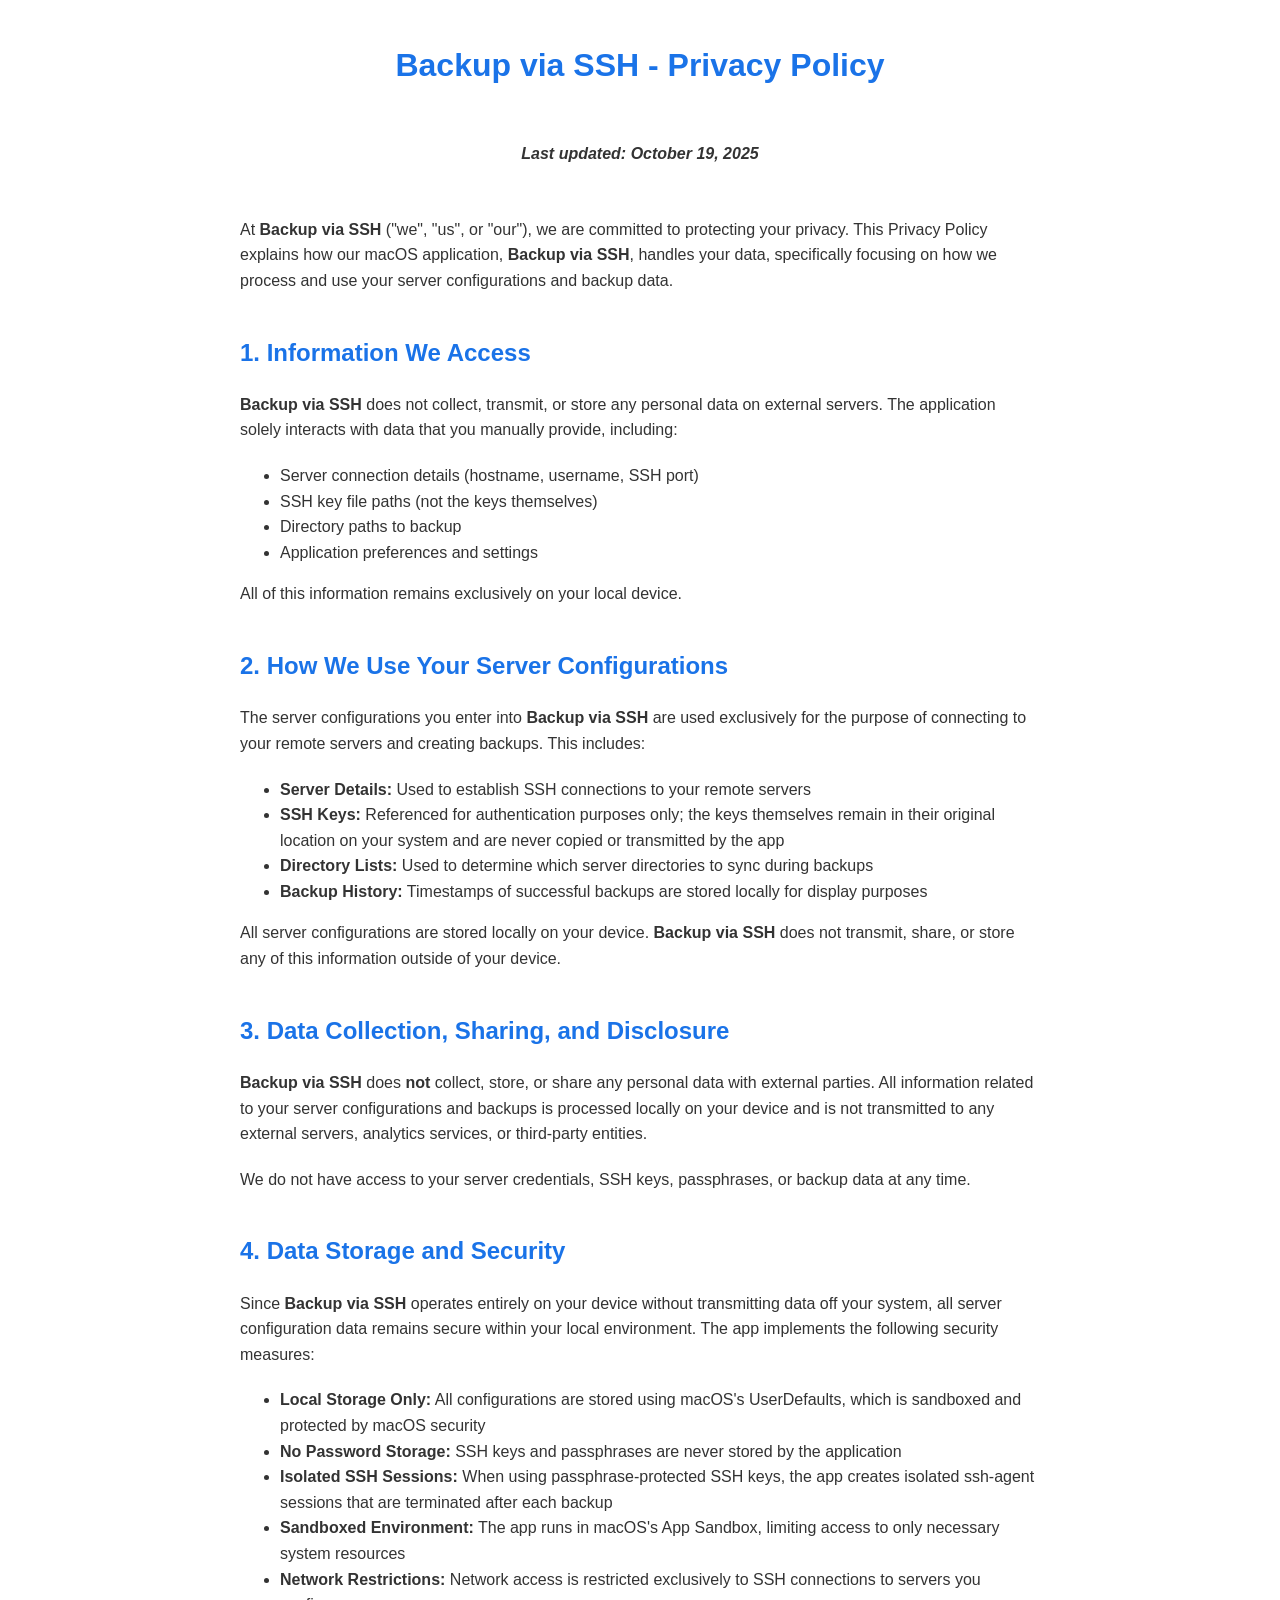
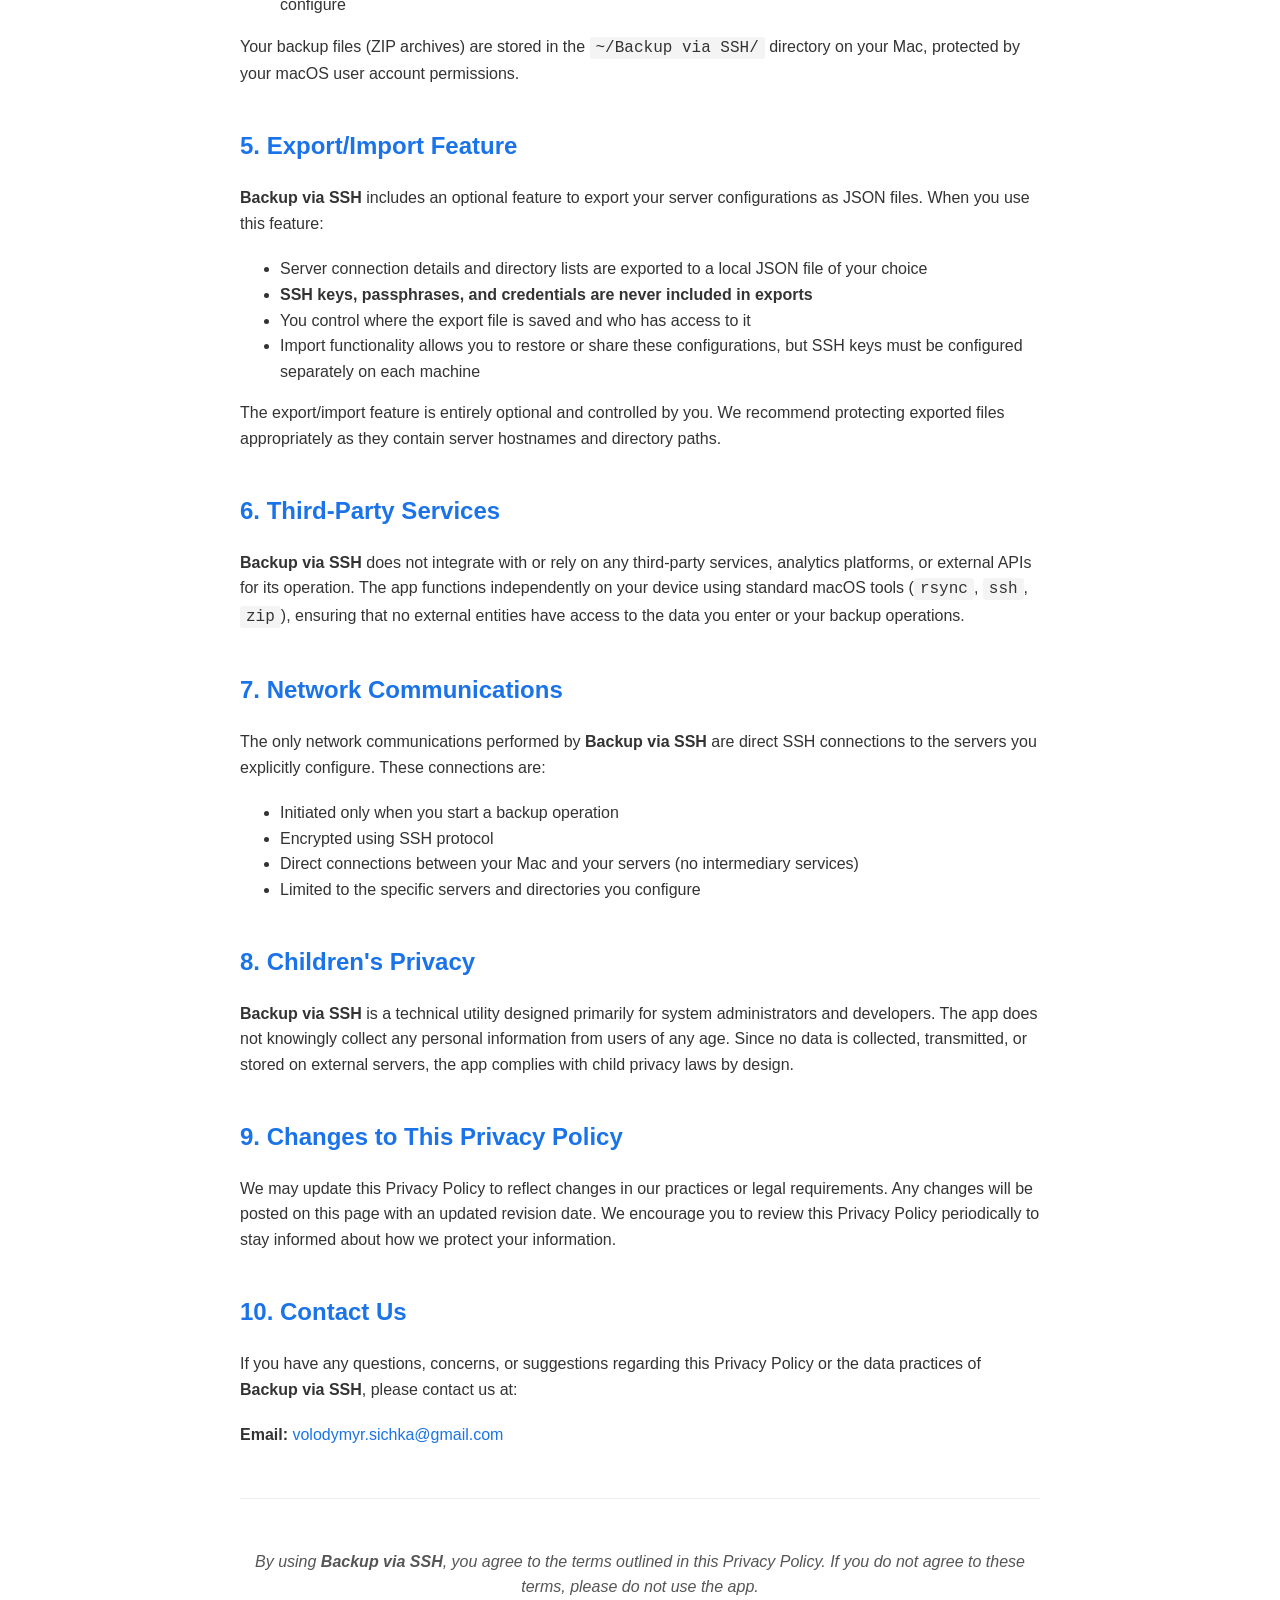
==== privacy-policy.html @ 4095cd57 "Init." ====
<!DOCTYPE html>
<html lang="en">
  <head>
    <meta charset="UTF-8" />
    <meta name="viewport" content="width=device-width, initial-scale=1.0" />
    <title>Backup via SSH - Privacy Policy</title>
    <style>
      body {
        font-family: Arial, sans-serif;
        max-width: 800px;
        margin: 40px auto;
        padding: 0 40px;
        line-height: 1.6;
        color: #333;
      }
      h1,
      h2 {
        color: #1a73e8;
      }
      h1 {
        text-align: center;
        margin-bottom: 50px;
      }
      h2 {
        margin-top: 40px;
      }
      p {
        margin-bottom: 20px;
      }
      hr {
        margin: 50px 0;
        border: none;
        border-top: 1px solid #eee;
      }
      .last-updated {
        font-style: italic;
        text-align: center;
        margin-bottom: 50px;
      }
      .footer-note {
        font-style: italic;
        text-align: center;
        margin-top: 50px;
        color: #555;
      }
      a {
        color: #1a73e8;
        text-decoration: none;
      }
      a:hover {
        text-decoration: underline;
      }
      code {
        background: #f4f4f4;
        padding: 2px 6px;
        border-radius: 3px;
        font-family: 'Courier New', monospace;
      }
    </style>
  </head>
  <body>
    <h1>Backup via SSH - Privacy Policy</h1>

    <p class="last-updated"><strong>Last updated: October 19, 2025</strong></p>

    <p>
      At <strong>Backup via SSH</strong> ("we", "us", or "our"), we are committed to protecting your privacy. This Privacy Policy explains how our macOS application, <strong>Backup via SSH</strong>, handles your data, specifically focusing on how we process and use your server configurations and backup data.
    </p>

    <h2>1. Information We Access</h2>

    <p>
      <strong>Backup via SSH</strong> does not collect, transmit, or store any personal data on external servers. The application solely interacts with data that you manually provide, including:
    </p>

    <ul>
      <li>Server connection details (hostname, username, SSH port)</li>
      <li>SSH key file paths (not the keys themselves)</li>
      <li>Directory paths to backup</li>
      <li>Application preferences and settings</li>
    </ul>

    <p>
      All of this information remains exclusively on your local device.
    </p>

    <h2>2. How We Use Your Server Configurations</h2>

    <p>
      The server configurations you enter into <strong>Backup via SSH</strong> are used exclusively for the purpose of connecting to your remote servers and creating backups. This includes:
    </p>

    <ul>
      <li><strong>Server Details:</strong> Used to establish SSH connections to your remote servers</li>
      <li><strong>SSH Keys:</strong> Referenced for authentication purposes only; the keys themselves remain in their original location on your system and are never copied or transmitted by the app</li>
      <li><strong>Directory Lists:</strong> Used to determine which server directories to sync during backups</li>
      <li><strong>Backup History:</strong> Timestamps of successful backups are stored locally for display purposes</li>
    </ul>

    <p>
      All server configurations are stored locally on your device. <strong>Backup via SSH</strong> does not transmit, share, or store any of this information outside of your device.
    </p>

    <h2>3. Data Collection, Sharing, and Disclosure</h2>

    <p>
      <strong>Backup via SSH</strong> does <strong>not</strong> collect, store, or share any personal data with external parties. All information related to your server configurations and backups is processed locally on your device and is not transmitted to any external servers, analytics services, or third-party entities.
    </p>

    <p>
      We do not have access to your server credentials, SSH keys, passphrases, or backup data at any time.
    </p>

    <h2>4. Data Storage and Security</h2>

    <p>
      Since <strong>Backup via SSH</strong> operates entirely on your device without transmitting data off your system, all server configuration data remains secure within your local environment. The app implements the following security measures:
    </p>

    <ul>
      <li><strong>Local Storage Only:</strong> All configurations are stored using macOS's UserDefaults, which is sandboxed and protected by macOS security</li>
      <li><strong>No Password Storage:</strong> SSH keys and passphrases are never stored by the application</li>
      <li><strong>Isolated SSH Sessions:</strong> When using passphrase-protected SSH keys, the app creates isolated ssh-agent sessions that are terminated after each backup</li>
      <li><strong>Sandboxed Environment:</strong> The app runs in macOS's App Sandbox, limiting access to only necessary system resources</li>
      <li><strong>Network Restrictions:</strong> Network access is restricted exclusively to SSH connections to servers you configure</li>
    </ul>

    <p>
      Your backup files (ZIP archives) are stored in the <code>~/Backup via SSH/</code> directory on your Mac, protected by your macOS user account permissions.
    </p>

    <h2>5. Export/Import Feature</h2>

    <p>
      <strong>Backup via SSH</strong> includes an optional feature to export your server configurations as JSON files. When you use this feature:
    </p>

    <ul>
      <li>Server connection details and directory lists are exported to a local JSON file of your choice</li>
      <li><strong>SSH keys, passphrases, and credentials are never included in exports</strong></li>
      <li>You control where the export file is saved and who has access to it</li>
      <li>Import functionality allows you to restore or share these configurations, but SSH keys must be configured separately on each machine</li>
    </ul>

    <p>
      The export/import feature is entirely optional and controlled by you. We recommend protecting exported files appropriately as they contain server hostnames and directory paths.
    </p>

    <h2>6. Third-Party Services</h2>

    <p>
      <strong>Backup via SSH</strong> does not integrate with or rely on any third-party services, analytics platforms, or external APIs for its operation. The app functions independently on your device using standard macOS tools (<code>rsync</code>, <code>ssh</code>, <code>zip</code>), ensuring that no external entities have access to the data you enter or your backup operations.
    </p>

    <h2>7. Network Communications</h2>

    <p>
      The only network communications performed by <strong>Backup via SSH</strong> are direct SSH connections to the servers you explicitly configure. These connections are:
    </p>

    <ul>
      <li>Initiated only when you start a backup operation</li>
      <li>Encrypted using SSH protocol</li>
      <li>Direct connections between your Mac and your servers (no intermediary services)</li>
      <li>Limited to the specific servers and directories you configure</li>
    </ul>

    <h2>8. Children's Privacy</h2>

    <p>
      <strong>Backup via SSH</strong> is a technical utility designed primarily for system administrators and developers. The app does not knowingly collect any personal information from users of any age. Since no data is collected, transmitted, or stored on external servers, the app complies with child privacy laws by design.
    </p>

    <h2>9. Changes to This Privacy Policy</h2>

    <p>
      We may update this Privacy Policy to reflect changes in our practices or legal requirements. Any changes will be posted on this page with an updated revision date. We encourage you to review this Privacy Policy periodically to stay informed about how we protect your information.
    </p>

    <h2>10. Contact Us</h2>

    <p>
      If you have any questions, concerns, or suggestions regarding this Privacy Policy or the data practices of <strong>Backup via SSH</strong>, please contact us at:
    </p>

    <p>
      <strong>Email:</strong>
      <a href="mailto:volodymyr.sichka@gmail.com">volodymyr.sichka@gmail.com</a>
    </p>

    <hr />

    <p class="footer-note">
      <em>
        By using <strong>Backup via SSH</strong>, you agree to the terms outlined in this Privacy Policy. If you do not agree to these terms, please do not use the app.
      </em>
    </p>
  </body>
</html>
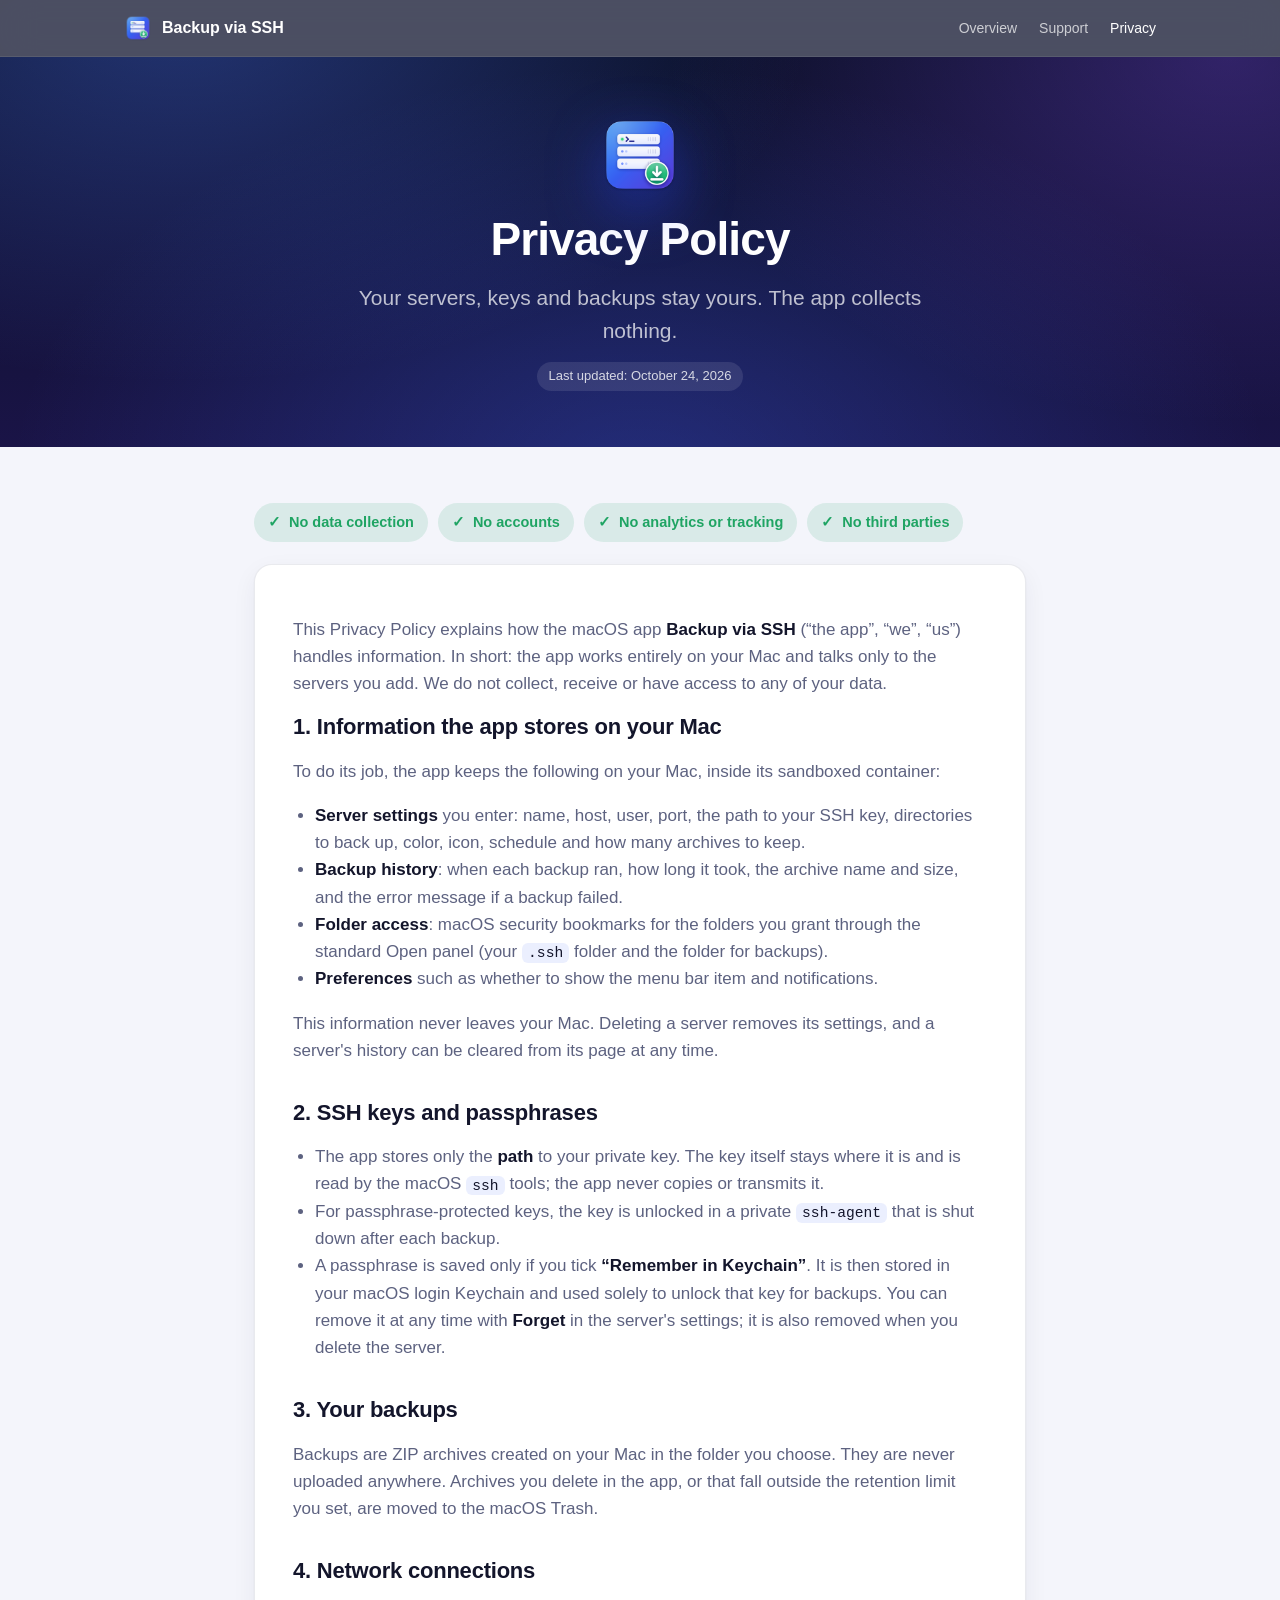
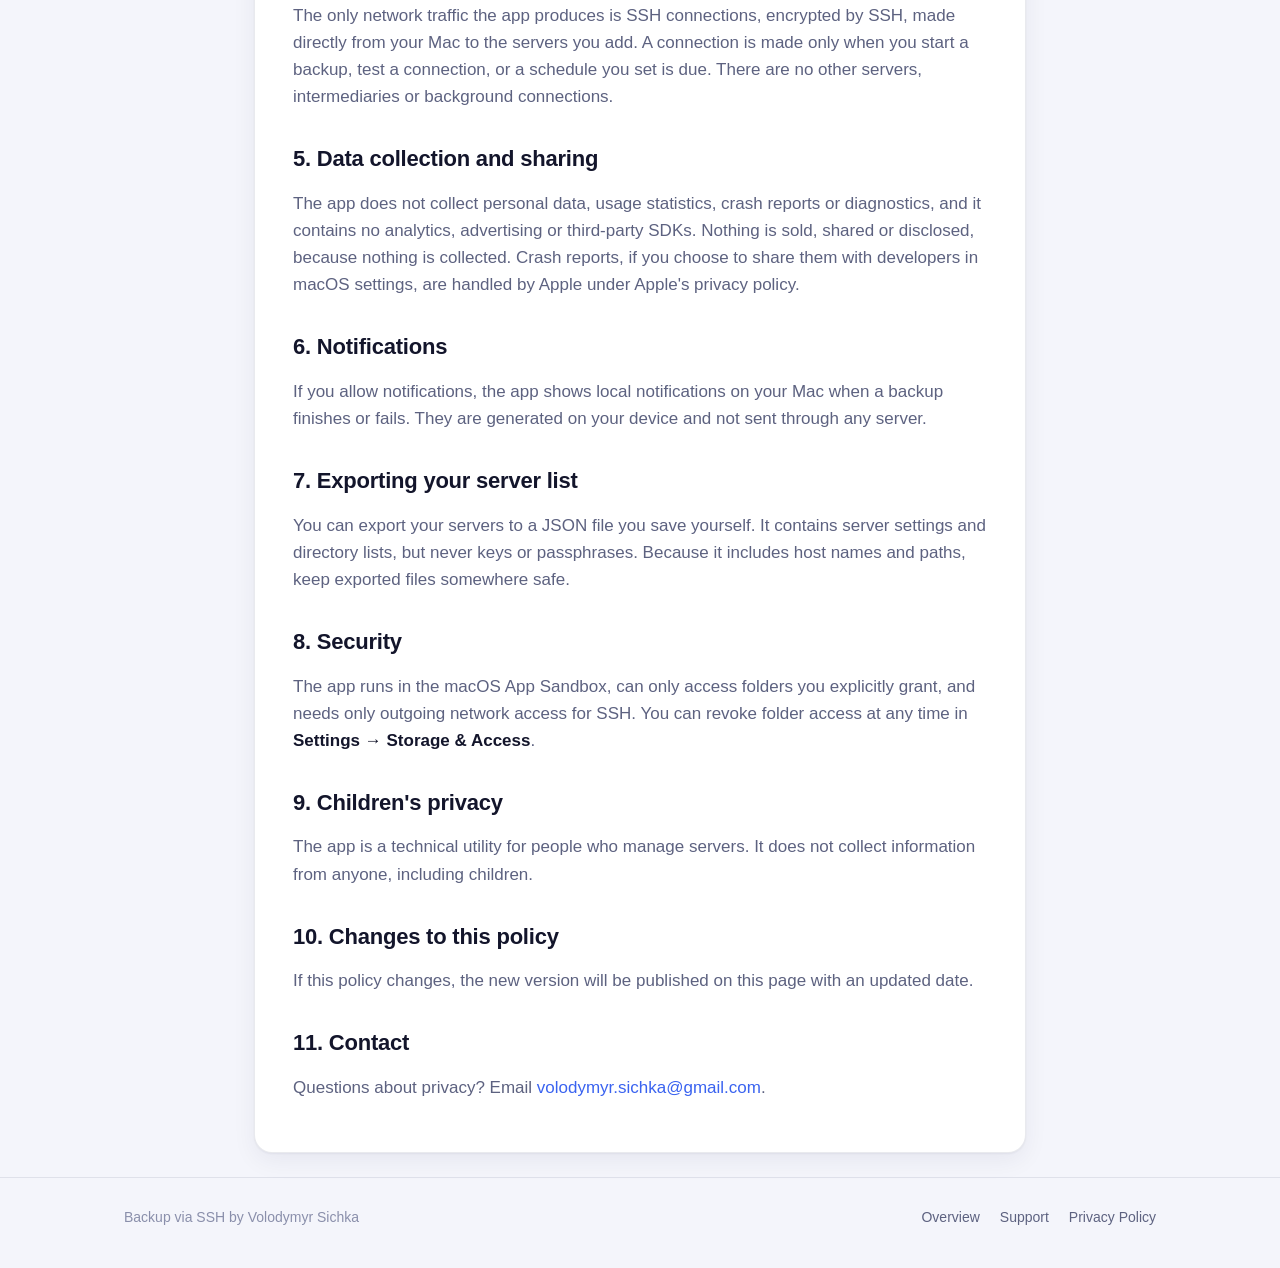
==== commit 40cd0ce7: "Redesign docs for Backup via SSH 2.0 - New shared style matching the app: navy/indigo hero, rounded " ====
--- a/privacy-policy.html
+++ b/privacy-policy.html
@@ -3,197 +3,101 @@
   <head>
     <meta charset="UTF-8" />
     <meta name="viewport" content="width=device-width, initial-scale=1.0" />
-    <title>Backup via SSH - Privacy Policy</title>
-    <style>
-      body {
-        font-family: Arial, sans-serif;
-        max-width: 800px;
-        margin: 40px auto;
-        padding: 0 40px;
-        line-height: 1.6;
-        color: #333;
-      }
-      h1,
-      h2 {
-        color: #1a73e8;
-      }
-      h1 {
-        text-align: center;
-        margin-bottom: 50px;
-      }
-      h2 {
-        margin-top: 40px;
-      }
-      p {
-        margin-bottom: 20px;
-      }
-      hr {
-        margin: 50px 0;
-        border: none;
-        border-top: 1px solid #eee;
-      }
-      .last-updated {
-        font-style: italic;
-        text-align: center;
-        margin-bottom: 50px;
-      }
-      .footer-note {
-        font-style: italic;
-        text-align: center;
-        margin-top: 50px;
-        color: #555;
-      }
-      a {
-        color: #1a73e8;
-        text-decoration: none;
-      }
-      a:hover {
-        text-decoration: underline;
-      }
-      code {
-        background: #f4f4f4;
-        padding: 2px 6px;
-        border-radius: 3px;
-        font-family: 'Courier New', monospace;
-      }
-    </style>
+    <title>Privacy Policy — Backup via SSH</title>
+    <meta name="description" content="Backup via SSH collects no data. Server settings, history and archives stay on your Mac." />
+    <link rel="icon" type="image/png" href="assets/favicon.png" />
+    <link rel="apple-touch-icon" href="assets/apple-touch-icon.png" />
+    <link rel="stylesheet" href="assets/style.css" />
   </head>
   <body>
-    <h1>Backup via SSH - Privacy Policy</h1>
+    <header class="nav">
+      <div class="wrap">
+        <a class="brand" href="marketing.html"><img src="assets/icon-256.png" alt="" /><span>Backup via SSH</span></a>
+        <nav class="nav-links">
+          <a href="marketing.html">Overview</a>
+          <a href="support.html">Support</a>
+          <a href="privacy-policy.html" aria-current="page">Privacy</a>
+        </nav>
+      </div>
+    </header>
 
-    <p class="last-updated"><strong>Last updated: October 19, 2025</strong></p>
+    <div class="hero hero-compact">
+      <div class="wrap">
+        <img class="hero-icon" src="assets/icon-256.png" alt="Backup via SSH app icon" />
+        <h1>Privacy Policy</h1>
+        <p class="lead">Your servers, keys and backups stay yours. The app collects nothing.</p>
+        <span class="updated">Last updated: October 24, 2026</span>
+      </div>
+    </div>
 
-    <p>
-      At <strong>Backup via SSH</strong> ("we", "us", or "our"), we are committed to protecting your privacy. This Privacy Policy explains how our macOS application, <strong>Backup via SSH</strong>, handles your data, specifically focusing on how we process and use your server configurations and backup data.
-    </p>
+    <main class="legal">
+      <div class="wrap wrap-narrow">
+        <div class="summary-pills">
+          <span class="pill">No data collection</span>
+          <span class="pill">No accounts</span>
+          <span class="pill">No analytics or tracking</span>
+          <span class="pill">No third parties</span>
+        </div>
 
-    <h2>1. Information We Access</h2>
+        <div class="card">
+          <p>This Privacy Policy explains how the macOS app <strong>Backup via SSH</strong> (“the app”, “we”, “us”) handles information. In short: the app works entirely on your Mac and talks only to the servers you add. We do not collect, receive or have access to any of your data.</p>
 
-    <p>
-      <strong>Backup via SSH</strong> does not collect, transmit, or store any personal data on external servers. The application solely interacts with data that you manually provide, including:
-    </p>
+          <h2>1. Information the app stores on your Mac</h2>
+          <p>To do its job, the app keeps the following on your Mac, inside its sandboxed container:</p>
+          <ul>
+            <li><strong>Server settings</strong> you enter: name, host, user, port, the path to your SSH key, directories to back up, color, icon, schedule and how many archives to keep.</li>
+            <li><strong>Backup history</strong>: when each backup ran, how long it took, the archive name and size, and the error message if a backup failed.</li>
+            <li><strong>Folder access</strong>: macOS security bookmarks for the folders you grant through the standard Open panel (your <code>.ssh</code> folder and the folder for backups).</li>
+            <li><strong>Preferences</strong> such as whether to show the menu bar item and notifications.</li>
+          </ul>
+          <p>This information never leaves your Mac. Deleting a server removes its settings, and a server's history can be cleared from its page at any time.</p>
 
-    <ul>
-      <li>Server connection details (hostname, username, SSH port)</li>
-      <li>SSH key file paths (not the keys themselves)</li>
-      <li>Directory paths to backup</li>
-      <li>Application preferences and settings</li>
-    </ul>
+          <h2>2. SSH keys and passphrases</h2>
+          <ul>
+            <li>The app stores only the <strong>path</strong> to your private key. The key itself stays where it is and is read by the macOS <code>ssh</code> tools; the app never copies or transmits it.</li>
+            <li>For passphrase-protected keys, the key is unlocked in a private <code>ssh-agent</code> that is shut down after each backup.</li>
+            <li>A passphrase is saved only if you tick <strong>“Remember in Keychain”</strong>. It is then stored in your macOS login Keychain and used solely to unlock that key for backups. You can remove it at any time with <strong>Forget</strong> in the server's settings; it is also removed when you delete the server.</li>
+          </ul>
 
-    <p>
-      All of this information remains exclusively on your local device.
-    </p>
+          <h2>3. Your backups</h2>
+          <p>Backups are ZIP archives created on your Mac in the folder you choose. They are never uploaded anywhere. Archives you delete in the app, or that fall outside the retention limit you set, are moved to the macOS Trash.</p>
 
-    <h2>2. How We Use Your Server Configurations</h2>
+          <h2>4. Network connections</h2>
+          <p>The only network traffic the app produces is SSH connections, encrypted by SSH, made directly from your Mac to the servers you add. A connection is made only when you start a backup, test a connection, or a schedule you set is due. There are no other servers, intermediaries or background connections.</p>
 
-    <p>
-      The server configurations you enter into <strong>Backup via SSH</strong> are used exclusively for the purpose of connecting to your remote servers and creating backups. This includes:
-    </p>
+          <h2>5. Data collection and sharing</h2>
+          <p>The app does not collect personal data, usage statistics, crash reports or diagnostics, and it contains no analytics, advertising or third-party SDKs. Nothing is sold, shared or disclosed, because nothing is collected. Crash reports, if you choose to share them with developers in macOS settings, are handled by Apple under Apple's privacy policy.</p>
 
-    <ul>
-      <li><strong>Server Details:</strong> Used to establish SSH connections to your remote servers</li>
-      <li><strong>SSH Keys:</strong> Referenced for authentication purposes only; the keys themselves remain in their original location on your system and are never copied or transmitted by the app</li>
-      <li><strong>Directory Lists:</strong> Used to determine which server directories to sync during backups</li>
-      <li><strong>Backup History:</strong> Timestamps of successful backups are stored locally for display purposes</li>
-    </ul>
+          <h2>6. Notifications</h2>
+          <p>If you allow notifications, the app shows local notifications on your Mac when a backup finishes or fails. They are generated on your device and not sent through any server.</p>
 
-    <p>
-      All server configurations are stored locally on your device. <strong>Backup via SSH</strong> does not transmit, share, or store any of this information outside of your device.
-    </p>
+          <h2>7. Exporting your server list</h2>
+          <p>You can export your servers to a JSON file you save yourself. It contains server settings and directory lists, but never keys or passphrases. Because it includes host names and paths, keep exported files somewhere safe.</p>
 
-    <h2>3. Data Collection, Sharing, and Disclosure</h2>
+          <h2>8. Security</h2>
+          <p>The app runs in the macOS App Sandbox, can only access folders you explicitly grant, and needs only outgoing network access for SSH. You can revoke folder access at any time in <strong>Settings → Storage &amp; Access</strong>.</p>
 
-    <p>
-      <strong>Backup via SSH</strong> does <strong>not</strong> collect, store, or share any personal data with external parties. All information related to your server configurations and backups is processed locally on your device and is not transmitted to any external servers, analytics services, or third-party entities.
-    </p>
+          <h2>9. Children's privacy</h2>
+          <p>The app is a technical utility for people who manage servers. It does not collect information from anyone, including children.</p>
 
-    <p>
-      We do not have access to your server credentials, SSH keys, passphrases, or backup data at any time.
-    </p>
+          <h2>10. Changes to this policy</h2>
+          <p>If this policy changes, the new version will be published on this page with an updated date.</p>
 
-    <h2>4. Data Storage and Security</h2>
+          <h2>11. Contact</h2>
+          <p>Questions about privacy? Email <a href="mailto:volodymyr.sichka@gmail.com">volodymyr.sichka@gmail.com</a>.</p>
+        </div>
+      </div>
+    </main>
 
-    <p>
-      Since <strong>Backup via SSH</strong> operates entirely on your device without transmitting data off your system, all server configuration data remains secure within your local environment. The app implements the following security measures:
-    </p>
-
-    <ul>
-      <li><strong>Local Storage Only:</strong> All configurations are stored using macOS's UserDefaults, which is sandboxed and protected by macOS security</li>
-      <li><strong>No Password Storage:</strong> SSH keys and passphrases are never stored by the application</li>
-      <li><strong>Isolated SSH Sessions:</strong> When using passphrase-protected SSH keys, the app creates isolated ssh-agent sessions that are terminated after each backup</li>
-      <li><strong>Sandboxed Environment:</strong> The app runs in macOS's App Sandbox, limiting access to only necessary system resources</li>
-      <li><strong>Network Restrictions:</strong> Network access is restricted exclusively to SSH connections to servers you configure</li>
-    </ul>
-
-    <p>
-      Your backup files (ZIP archives) are stored in the <code>~/Backup via SSH/</code> directory on your Mac, protected by your macOS user account permissions.
-    </p>
-
-    <h2>5. Export/Import Feature</h2>
-
-    <p>
-      <strong>Backup via SSH</strong> includes an optional feature to export your server configurations as JSON files. When you use this feature:
-    </p>
-
-    <ul>
-      <li>Server connection details and directory lists are exported to a local JSON file of your choice</li>
-      <li><strong>SSH keys, passphrases, and credentials are never included in exports</strong></li>
-      <li>You control where the export file is saved and who has access to it</li>
-      <li>Import functionality allows you to restore or share these configurations, but SSH keys must be configured separately on each machine</li>
-    </ul>
-
-    <p>
-      The export/import feature is entirely optional and controlled by you. We recommend protecting exported files appropriately as they contain server hostnames and directory paths.
-    </p>
-
-    <h2>6. Third-Party Services</h2>
-
-    <p>
-      <strong>Backup via SSH</strong> does not integrate with or rely on any third-party services, analytics platforms, or external APIs for its operation. The app functions independently on your device using standard macOS tools (<code>rsync</code>, <code>ssh</code>, <code>zip</code>), ensuring that no external entities have access to the data you enter or your backup operations.
-    </p>
-
-    <h2>7. Network Communications</h2>
-
-    <p>
-      The only network communications performed by <strong>Backup via SSH</strong> are direct SSH connections to the servers you explicitly configure. These connections are:
-    </p>
-
-    <ul>
-      <li>Initiated only when you start a backup operation</li>
-      <li>Encrypted using SSH protocol</li>
-      <li>Direct connections between your Mac and your servers (no intermediary services)</li>
-      <li>Limited to the specific servers and directories you configure</li>
-    </ul>
-
-    <h2>8. Children's Privacy</h2>
-
-    <p>
-      <strong>Backup via SSH</strong> is a technical utility designed primarily for system administrators and developers. The app does not knowingly collect any personal information from users of any age. Since no data is collected, transmitted, or stored on external servers, the app complies with child privacy laws by design.
-    </p>
-
-    <h2>9. Changes to This Privacy Policy</h2>
-
-    <p>
-      We may update this Privacy Policy to reflect changes in our practices or legal requirements. Any changes will be posted on this page with an updated revision date. We encourage you to review this Privacy Policy periodically to stay informed about how we protect your information.
-    </p>
-
-    <h2>10. Contact Us</h2>
-
-    <p>
-      If you have any questions, concerns, or suggestions regarding this Privacy Policy or the data practices of <strong>Backup via SSH</strong>, please contact us at:
-    </p>
-
-    <p>
-      <strong>Email:</strong>
-      <a href="mailto:volodymyr.sichka@gmail.com">volodymyr.sichka@gmail.com</a>
-    </p>
-
-    <hr />
-
-    <p class="footer-note">
-      <em>
-        By using <strong>Backup via SSH</strong>, you agree to the terms outlined in this Privacy Policy. If you do not agree to these terms, please do not use the app.
-      </em>
-    </p>
+    <footer>
+      <div class="wrap">
+        <span>Backup via SSH by Volodymyr Sichka</span>
+        <nav>
+          <a href="marketing.html">Overview</a>
+          <a href="support.html">Support</a>
+          <a href="privacy-policy.html">Privacy Policy</a>
+        </nav>
+      </div>
+    </footer>
   </body>
 </html>
--- a/assets/style.css
+++ b/assets/style.css
@@ -0,0 +1,442 @@
+/* Backup via SSH — shared styles for the marketing, support and privacy pages.
+   Palette mirrors the app: navy → indigo brand gradient, blue accent, rounded cards. */
+
+:root {
+  --bg: #f4f5fb;
+  --card: #ffffff;
+  --card-2: #f7f8fd;
+  --text: #13152b;
+  --muted: #5d6280;
+  --faint: #8a8fab;
+  --border: rgba(20, 24, 70, 0.09);
+  --accent: #3a63f0;
+  --accent-2: #5b3ad6;
+  --accent-soft: rgba(58, 99, 240, 0.1);
+  --green: #1fa463;
+  --orange: #e8800c;
+  --red: #e0453a;
+  --shadow: 0 1px 2px rgba(15, 20, 60, 0.05), 0 8px 24px rgba(15, 20, 60, 0.06);
+  --radius: 18px;
+  --hero-1: #0a0f26;
+  --hero-2: #1a1447;
+  --font: -apple-system, BlinkMacSystemFont, "SF Pro Text", "Helvetica Neue", Helvetica, Arial, sans-serif;
+  --font-display: ui-rounded, "SF Pro Rounded", -apple-system, BlinkMacSystemFont, "Helvetica Neue", Arial, sans-serif;
+  --font-mono: ui-monospace, "SF Mono", Menlo, Consolas, monospace;
+  color-scheme: light;
+}
+
+@media (prefers-color-scheme: dark) {
+  :root {
+    --bg: #0b0f22;
+    --card: #141a34;
+    --card-2: #11162d;
+    --text: #eef0ff;
+    --muted: #a1a7c9;
+    --faint: #737a9e;
+    --border: rgba(255, 255, 255, 0.08);
+    --accent: #6f8dff;
+    --accent-2: #9a7bff;
+    --accent-soft: rgba(111, 141, 255, 0.14);
+    --green: #3ccf86;
+    --orange: #ffa13d;
+    --red: #ff6a5e;
+    --shadow: 0 1px 2px rgba(0, 0, 0, 0.3), 0 10px 30px rgba(0, 0, 0, 0.25);
+    color-scheme: dark;
+  }
+}
+
+* { box-sizing: border-box; }
+
+html { -webkit-text-size-adjust: 100%; scroll-behavior: smooth; }
+
+body {
+  margin: 0;
+  background: var(--bg);
+  color: var(--text);
+  font: 17px/1.6 var(--font);
+  -webkit-font-smoothing: antialiased;
+}
+
+a { color: var(--accent); text-decoration: none; }
+a:hover { text-decoration: underline; }
+
+img { max-width: 100%; height: auto; display: block; }
+
+code, kbd {
+  font-family: var(--font-mono);
+  font-size: 0.86em;
+  background: var(--accent-soft);
+  color: var(--text);
+  padding: 0.12em 0.42em;
+  border-radius: 6px;
+  white-space: nowrap;
+}
+
+kbd {
+  background: var(--card);
+  border: 1px solid var(--border);
+  box-shadow: 0 1px 0 var(--border);
+}
+
+.wrap { width: 100%; max-width: 1080px; margin: 0 auto; padding: 0 24px; }
+.wrap-narrow { max-width: 820px; }
+
+/* ---------- Navigation ---------- */
+
+.nav {
+  position: sticky;
+  top: 0;
+  z-index: 10;
+  background: rgba(10, 15, 38, 0.72);
+  backdrop-filter: saturate(180%) blur(18px);
+  -webkit-backdrop-filter: saturate(180%) blur(18px);
+  border-bottom: 1px solid rgba(255, 255, 255, 0.08);
+}
+
+.nav .wrap { display: flex; align-items: center; gap: 20px; height: 56px; }
+
+.brand {
+  display: flex;
+  align-items: center;
+  gap: 10px;
+  color: #fff;
+  font: 600 16px/1 var(--font-display);
+  white-space: nowrap;
+}
+.brand:hover { text-decoration: none; }
+.brand img { width: 28px; height: 28px; }
+
+.nav-links { margin-left: auto; display: flex; gap: 22px; }
+.nav-links a { color: rgba(255, 255, 255, 0.72); font-size: 14px; font-weight: 500; }
+.nav-links a:hover, .nav-links a[aria-current="page"] { color: #fff; text-decoration: none; }
+
+/* ---------- Hero ---------- */
+
+.hero {
+  position: relative;
+  overflow: hidden;
+  color: #fff;
+  background:
+    radial-gradient(900px 520px at 14% -10%, rgba(80, 120, 255, 0.35), transparent 70%),
+    radial-gradient(800px 520px at 96% 0%, rgba(140, 80, 255, 0.3), transparent 70%),
+    radial-gradient(900px 600px at 50% 110%, rgba(60, 110, 255, 0.28), transparent 70%),
+    linear-gradient(180deg, var(--hero-1), var(--hero-2));
+}
+
+.hero .wrap { position: relative; padding-top: 72px; padding-bottom: 72px; text-align: center; }
+
+.hero-icon {
+  width: 112px;
+  height: 112px;
+  margin: 0 auto 22px;
+  filter: drop-shadow(0 18px 30px rgba(40, 70, 255, 0.45));
+}
+
+.hero h1 {
+  margin: 0;
+  font: 700 clamp(36px, 6vw, 60px)/1.08 var(--font-display);
+  letter-spacing: -0.02em;
+}
+
+.hero .lead {
+  margin: 16px auto 0;
+  max-width: 640px;
+  font-size: clamp(18px, 2.2vw, 21px);
+  color: rgba(255, 255, 255, 0.72);
+}
+
+.hero-actions { margin-top: 32px; display: flex; flex-direction: column; align-items: center; gap: 12px; }
+.hero-actions .note { font-size: 13px; color: rgba(255, 255, 255, 0.55); }
+
+.badge img { height: 54px; width: auto; }
+
+.hero-shot {
+  margin: 56px auto -140px;
+  width: 100%;
+  max-width: min(1000px, 100%);
+  border-radius: 16px;
+  box-shadow: 0 40px 80px rgba(0, 0, 20, 0.5);
+}
+
+/* Raw window captures already carry the macOS window shadow */
+img.shot { border-radius: 0; box-shadow: none; }
+.hero-shot.shot { margin-left: auto; margin-right: auto; }
+
+.hero-compact .wrap { padding-top: 56px; padding-bottom: 56px; }
+.hero-compact h1 { font-size: clamp(32px, 5vw, 46px); }
+.hero-compact .hero-icon { width: 84px; height: 84px; margin-bottom: 18px; }
+
+/* ---------- Sections ---------- */
+
+main { padding: 56px 0 24px; }
+.hero-has-shot + main { padding-top: 190px; }
+
+section { margin: 0 0 64px; }
+
+.section-title {
+  margin: 0 0 8px;
+  font: 700 clamp(26px, 3.4vw, 34px)/1.15 var(--font-display);
+  letter-spacing: -0.015em;
+}
+
+.section-lead { margin: 0 0 28px; color: var(--muted); font-size: 18px; }
+
+h2 { font: 700 26px/1.2 var(--font-display); letter-spacing: -0.01em; margin: 48px 0 14px; }
+h3 { font: 600 19px/1.3 var(--font-display); margin: 28px 0 8px; }
+
+.card {
+  background: var(--card);
+  border: 1px solid var(--border);
+  border-radius: var(--radius);
+  box-shadow: var(--shadow);
+  padding: 24px 26px;
+}
+
+.muted { color: var(--muted); }
+
+/* Feature rows on the marketing page */
+
+.feature {
+  display: grid;
+  grid-template-columns: 1fr 1.35fr;
+  gap: 48px;
+  align-items: center;
+  margin-bottom: 96px;
+}
+.feature:nth-of-type(even) { grid-template-columns: 1.35fr 1fr; }
+.feature:nth-of-type(even) .feature-text { order: 2; }
+
+.eyebrow {
+  display: inline-flex;
+  align-items: center;
+  gap: 8px;
+  margin-bottom: 10px;
+  font-size: 13px;
+  font-weight: 600;
+  letter-spacing: 0.04em;
+  text-transform: uppercase;
+  color: var(--accent);
+}
+
+.feature h2 { margin: 0 0 12px; font-size: clamp(26px, 3.2vw, 34px); }
+.feature p { margin: 0 0 14px; color: var(--muted); }
+
+.feature img {
+  border-radius: 14px;
+  box-shadow: 0 24px 60px rgba(10, 15, 50, 0.28);
+}
+
+.checks { list-style: none; padding: 0; margin: 0; }
+.checks li { position: relative; padding-left: 28px; margin: 8px 0; }
+.checks li::before {
+  content: "";
+  position: absolute;
+  left: 0;
+  top: 0.45em;
+  width: 16px;
+  height: 16px;
+  border-radius: 50%;
+  background: var(--accent) url("data:image/svg+xml,%3Csvg xmlns='http://www.w3.org/2000/svg' viewBox='0 0 16 16'%3E%3Cpath d='M4.5 8.2l2.3 2.3 4.7-5' fill='none' stroke='white' stroke-width='2' stroke-linecap='round' stroke-linejoin='round'/%3E%3C/svg%3E") center/16px no-repeat;
+}
+
+.grid-3 { display: grid; grid-template-columns: repeat(3, 1fr); gap: 18px; }
+.grid-2 { display: grid; grid-template-columns: repeat(2, 1fr); gap: 18px; }
+
+.tile h3 { margin: 12px 0 6px; }
+.tile p { margin: 0; color: var(--muted); font-size: 15.5px; }
+
+.tile-icon {
+  width: 40px;
+  height: 40px;
+  border-radius: 11px;
+  display: grid;
+  place-items: center;
+  color: #fff;
+  background: linear-gradient(140deg, var(--c1, #4a8dff), var(--c2, #3a5ef0));
+  box-shadow: 0 6px 14px rgba(40, 70, 200, 0.25);
+}
+.tile-icon svg { width: 22px; height: 22px; }
+
+.cta {
+  text-align: center;
+  color: #fff;
+  border-radius: 24px;
+  padding: 56px 24px;
+  background:
+    radial-gradient(600px 300px at 20% 0%, rgba(80, 120, 255, 0.4), transparent 70%),
+    radial-gradient(600px 300px at 90% 100%, rgba(140, 80, 255, 0.35), transparent 70%),
+    linear-gradient(160deg, var(--hero-1), var(--hero-2));
+}
+.cta h2 { margin: 0 0 10px; color: #fff; }
+.cta p { margin: 0 0 26px; color: rgba(255, 255, 255, 0.72); }
+.cta .badge { display: inline-block; }
+
+/* Steps (support quick start) */
+
+.steps { counter-reset: step; list-style: none; padding: 0; margin: 0; display: grid; gap: 14px; }
+.steps li {
+  counter-increment: step;
+  position: relative;
+  padding: 18px 20px 18px 66px;
+  background: var(--card);
+  border: 1px solid var(--border);
+  border-radius: 14px;
+  box-shadow: var(--shadow);
+}
+.steps li::before {
+  content: counter(step);
+  position: absolute;
+  left: 18px;
+  top: 16px;
+  width: 32px;
+  height: 32px;
+  border-radius: 10px;
+  display: grid;
+  place-items: center;
+  font: 700 15px/1 var(--font-display);
+  color: #fff;
+  background: linear-gradient(140deg, #4a8dff, #5b3ad6);
+}
+.steps li > strong { display: block; margin-bottom: 2px; }
+.steps li > span { display: block; color: var(--muted); font-size: 15.5px; }
+.steps li > span strong { color: var(--text); font-weight: 600; }
+
+/* FAQ accordion */
+
+.faq { display: grid; gap: 10px; }
+.faq details {
+  background: var(--card);
+  border: 1px solid var(--border);
+  border-radius: 14px;
+  box-shadow: var(--shadow);
+  overflow: hidden;
+}
+.faq summary {
+  cursor: pointer;
+  list-style: none;
+  padding: 16px 52px 16px 20px;
+  font-weight: 600;
+  position: relative;
+}
+.faq summary::-webkit-details-marker { display: none; }
+.faq summary::after {
+  content: "";
+  position: absolute;
+  right: 20px;
+  top: 50%;
+  width: 9px;
+  height: 9px;
+  margin-top: -6px;
+  border-right: 2px solid var(--faint);
+  border-bottom: 2px solid var(--faint);
+  transform: rotate(45deg);
+  transition: transform 0.2s ease;
+}
+.faq details[open] summary::after { transform: rotate(-135deg); margin-top: -2px; }
+.faq .answer { padding: 0 20px 18px; color: var(--muted); }
+.faq .answer p { margin: 0 0 10px; }
+.faq .answer ul { margin: 0 0 10px; padding-left: 20px; }
+
+/* Tables */
+
+.table-card { padding: 6px 0; overflow-x: auto; }
+table { width: 100%; border-collapse: collapse; font-size: 15.5px; }
+th, td { text-align: left; padding: 12px 22px; vertical-align: top; }
+th { font-size: 12.5px; letter-spacing: 0.05em; text-transform: uppercase; color: var(--faint); font-weight: 600; }
+tr + tr td { border-top: 1px solid var(--border); }
+td:first-child { font-family: var(--font-mono); font-size: 13.5px; color: var(--red); width: 42%; }
+.shortcuts td:first-child { font-family: var(--font); font-size: 15.5px; color: var(--text); width: auto; }
+.shortcuts td:last-child { text-align: right; white-space: nowrap; }
+
+/* Legal text */
+
+.legal .card { padding: 34px 38px; }
+.legal h2 { font-size: 22px; margin: 36px 0 10px; }
+.legal h2:first-of-type { margin-top: 0; }
+.legal p, .legal li { color: var(--muted); }
+.legal strong { color: var(--text); }
+.legal ul { padding-left: 22px; }
+.updated {
+  display: inline-block;
+  margin-top: 14px;
+  padding: 4px 12px;
+  border-radius: 999px;
+  font-size: 13px;
+  color: rgba(255, 255, 255, 0.8);
+  background: rgba(255, 255, 255, 0.1);
+}
+
+.summary-pills { display: flex; flex-wrap: wrap; gap: 10px; margin: 0 0 22px; }
+.pill {
+  display: inline-flex;
+  align-items: center;
+  gap: 8px;
+  padding: 8px 14px;
+  border-radius: 999px;
+  font-size: 14.5px;
+  font-weight: 600;
+  color: var(--green);
+  background: color-mix(in srgb, var(--green) 13%, transparent);
+}
+.pill::before { content: "✓"; font-weight: 800; }
+
+.contact {
+  display: flex;
+  align-items: center;
+  gap: 18px;
+  flex-wrap: wrap;
+}
+.contact .tile-icon { width: 48px; height: 48px; border-radius: 13px; }
+.contact p { margin: 0; color: var(--muted); }
+.contact strong { color: var(--text); }
+.button {
+  margin-left: auto;
+  display: inline-flex;
+  align-items: center;
+  gap: 8px;
+  padding: 11px 20px;
+  border-radius: 999px;
+  font-weight: 600;
+  font-size: 15px;
+  color: #fff;
+  background: linear-gradient(140deg, #4a8dff, #3a5ef0);
+  box-shadow: 0 6px 16px rgba(58, 99, 240, 0.35);
+}
+.button:hover { text-decoration: none; filter: brightness(1.06); }
+
+/* ---------- Footer ---------- */
+
+footer {
+  border-top: 1px solid var(--border);
+  padding: 28px 0 40px;
+  color: var(--faint);
+  font-size: 14px;
+}
+footer .wrap { display: flex; flex-wrap: wrap; gap: 12px 24px; align-items: center; }
+footer nav { display: flex; gap: 20px; margin-left: auto; }
+footer a { color: var(--muted); }
+
+/* ---------- Responsive ---------- */
+
+@media (max-width: 860px) {
+  .feature, .feature:nth-of-type(even) { grid-template-columns: 1fr; gap: 24px; margin-bottom: 64px; }
+  .feature:nth-of-type(even) .feature-text { order: 0; }
+  .grid-3 { grid-template-columns: 1fr 1fr; }
+}
+
+@media (max-width: 600px) {
+  body { font-size: 16px; }
+  .wrap { padding: 0 16px; }
+  .nav-links { gap: 14px; }
+  .nav-links a { font-size: 13px; }
+  .brand span { display: none; }
+  .hero .wrap { padding-top: 48px; padding-bottom: 48px; }
+  .hero-shot { margin-bottom: -60px; }
+  .hero-has-shot + main { padding-top: 100px; }
+  .grid-3, .grid-2 { grid-template-columns: 1fr; }
+  .card, .legal .card { padding: 20px; }
+  th, td { padding: 10px 14px; }
+  td:first-child { width: auto; }
+  .button { margin-left: 0; }
+  footer nav { margin-left: 0; }
+}
